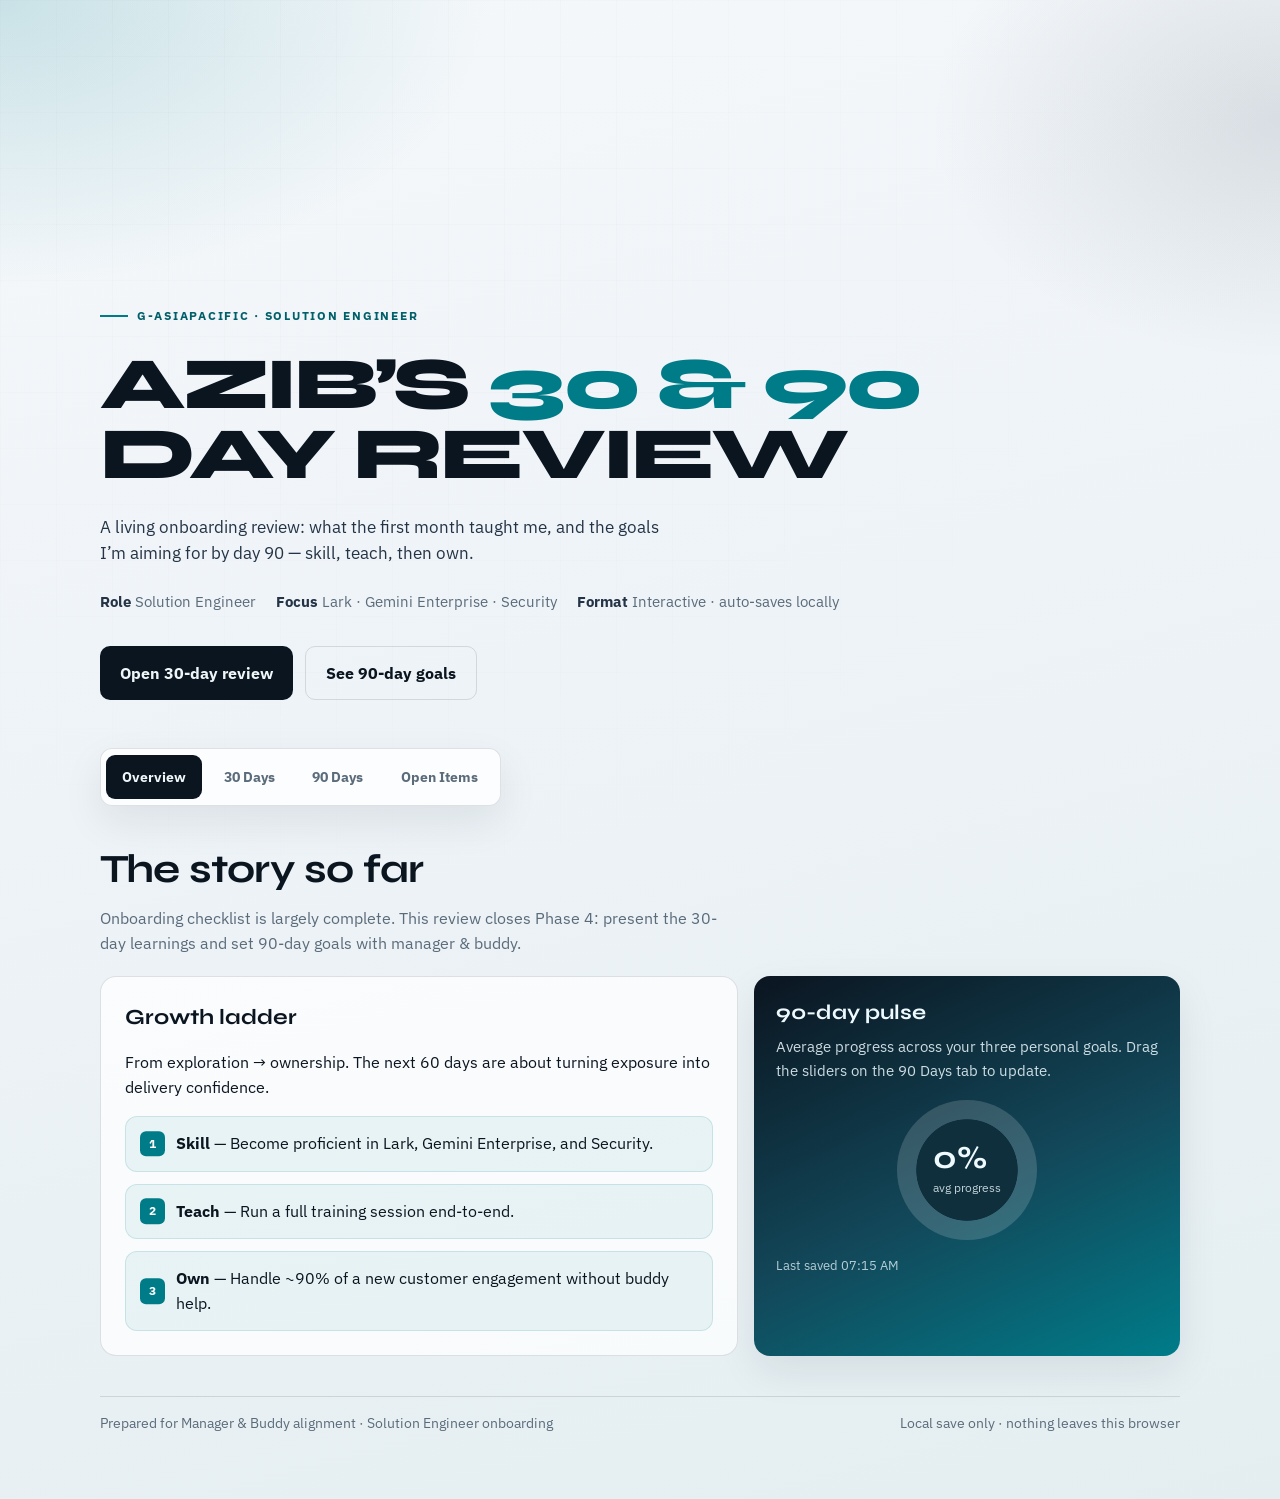
==== index.html @ 47394aed "Add interactive SE 30/90-day review page for Render." ====
<!DOCTYPE html>
<html lang="en">
<head>
  <meta charset="UTF-8" />
  <meta name="viewport" content="width=device-width, initial-scale=1" />
  <title>Azib — 30 &amp; 90 Day Review</title>
  <link rel="preconnect" href="https://fonts.googleapis.com" />
  <link rel="preconnect" href="https://fonts.gstatic.com" crossorigin />
  <link href="https://fonts.googleapis.com/css2?family=IBM+Plex+Sans:wght@400;500;600;700&family=Syne:wght@600;700;800&display=swap" rel="stylesheet" />
  <style>
    :root {
      --ink: #0b1520;
      --ink-soft: #243446;
      --muted: #5a6b7a;
      --line: rgba(11, 21, 32, 0.12);
      --paper: #eef3f7;
      --surface: rgba(255, 255, 255, 0.72);
      --accent: #007c89;
      --accent-deep: #005f69;
      --signal: #e85d04;
      --good: #0f7a4c;
      --shadow: 0 16px 40px rgba(11, 21, 32, 0.08);
      --radius: 16px;
      --font-display: "Syne", sans-serif;
      --font-body: "IBM Plex Sans", sans-serif;
    }

    * { box-sizing: border-box; }
    html { scroll-behavior: smooth; }
    body {
      margin: 0;
      color: var(--ink);
      font-family: var(--font-body);
      background:
        radial-gradient(900px 520px at 0% 0%, rgba(0, 124, 137, 0.18), transparent 55%),
        radial-gradient(700px 480px at 100% 8%, rgba(36, 52, 70, 0.12), transparent 50%),
        linear-gradient(165deg, #f5f8fb 0%, var(--paper) 45%, #e4eef1 100%);
      min-height: 100vh;
      line-height: 1.55;
    }

    body::before {
      content: "";
      position: fixed;
      inset: 0;
      pointer-events: none;
      opacity: 0.4;
      background-image:
        linear-gradient(rgba(11, 21, 32, 0.035) 1px, transparent 1px),
        linear-gradient(90deg, rgba(11, 21, 32, 0.035) 1px, transparent 1px);
      background-size: 56px 56px;
      mask-image: radial-gradient(circle at 30% 20%, black 20%, transparent 75%);
    }

    .wrap {
      width: min(1080px, calc(100% - 2rem));
      margin: 0 auto;
      padding: 1.25rem 0 4rem;
      position: relative;
      z-index: 1;
    }

    /* Hero */
    .hero {
      min-height: min(88vh, 720px);
      display: grid;
      align-content: end;
      gap: 1.5rem;
      padding: 2rem 0 2.5rem;
      animation: rise 0.8s ease both;
    }

    .eyebrow {
      display: inline-flex;
      align-items: center;
      gap: 0.55rem;
      color: var(--accent-deep);
      font-size: 0.78rem;
      font-weight: 700;
      letter-spacing: 0.14em;
      text-transform: uppercase;
    }

    .eyebrow::before {
      content: "";
      width: 28px;
      height: 2px;
      background: var(--accent);
    }

    .hero h1 {
      margin: 0;
      font-family: var(--font-display);
      font-size: clamp(2.6rem, 7vw, 4.6rem);
      line-height: 0.95;
      letter-spacing: -0.045em;
      font-weight: 800;
      max-width: 12ch;
      text-transform: uppercase;
    }

    .hero h1 span {
      color: var(--accent);
    }

    .hero-lead {
      margin: 0;
      max-width: 36rem;
      font-size: 1.08rem;
      color: var(--ink-soft);
    }

    .hero-actions {
      display: flex;
      flex-wrap: wrap;
      gap: 0.75rem;
      margin-top: 0.5rem;
    }

    .btn {
      appearance: none;
      border: none;
      cursor: pointer;
      font: inherit;
      font-weight: 700;
      border-radius: 10px;
      padding: 0.85rem 1.25rem;
      transition: transform 0.2s ease, background 0.2s ease, color 0.2s ease, border-color 0.2s ease;
    }

    .btn:hover { transform: translateY(-1px); }
    .btn:active { transform: translateY(0); }

    .btn-primary {
      background: var(--ink);
      color: #eef6f8;
    }

    .btn-primary:hover { background: var(--accent-deep); }

    .btn-ghost {
      background: transparent;
      color: var(--ink);
      border: 1px solid var(--line);
    }

    .btn-ghost:hover {
      border-color: var(--accent);
      color: var(--accent-deep);
    }

    .meta-row {
      display: flex;
      flex-wrap: wrap;
      gap: 0.75rem 1.25rem;
      color: var(--muted);
      font-size: 0.92rem;
    }

    .meta-row strong { color: var(--ink-soft); font-weight: 700; }

    /* Sticky nav */
    .nav {
      position: sticky;
      top: 0.75rem;
      z-index: 20;
      display: flex;
      gap: 0.35rem;
      padding: 0.35rem;
      border-radius: 12px;
      background: rgba(255, 255, 255, 0.82);
      border: 1px solid var(--line);
      backdrop-filter: blur(14px);
      box-shadow: var(--shadow);
      width: fit-content;
      max-width: 100%;
      overflow-x: auto;
      margin: 0.5rem 0 2rem;
      animation: rise 0.9s ease 0.1s both;
    }

    .nav button {
      appearance: none;
      border: none;
      background: transparent;
      color: var(--muted);
      font: inherit;
      font-weight: 700;
      font-size: 0.9rem;
      padding: 0.7rem 1rem;
      border-radius: 9px;
      cursor: pointer;
      white-space: nowrap;
      transition: background 0.2s ease, color 0.2s ease;
    }

    .nav button[aria-selected="true"] {
      background: var(--ink);
      color: #eef6f8;
    }

    .nav button:hover:not([aria-selected="true"]) {
      color: var(--ink);
      background: rgba(19, 34, 28, 0.05);
    }

    section.panel {
      display: none;
      animation: fadeUp 0.45s ease both;
    }

    section.panel.active { display: block; }

    .section-head {
      margin-bottom: 1.25rem;
    }

    .section-head h2 {
      margin: 0 0 0.4rem;
      font-family: var(--font-display);
      font-size: clamp(1.8rem, 3.5vw, 2.5rem);
      letter-spacing: -0.02em;
    }

    .section-head p {
      margin: 0;
      color: var(--muted);
      max-width: 40rem;
    }

    /* Overview */
    .overview-grid {
      display: grid;
      grid-template-columns: 1.2fr 0.8fr;
      gap: 1rem;
    }

    @media (max-width: 820px) {
      .overview-grid { grid-template-columns: 1fr; }
    }

    .story {
      padding: 1.5rem;
      border-radius: var(--radius);
      background: var(--surface);
      border: 1px solid var(--line);
      backdrop-filter: blur(8px);
    }

    .story h3 {
      margin: 0 0 0.75rem;
      font-family: var(--font-display);
      font-size: 1.35rem;
    }

    .ladder {
      display: grid;
      gap: 0.75rem;
      margin: 1rem 0 0;
      padding: 0;
      list-style: none;
      counter-reset: step;
    }

    .ladder li {
      position: relative;
      padding: 0.9rem 1rem 0.9rem 3.1rem;
      border-radius: 12px;
      background: rgba(0, 124, 137, 0.07);
      border: 1px solid rgba(0, 124, 137, 0.14);
      counter-increment: step;
    }

    .ladder li::before {
      content: counter(step);
      position: absolute;
      left: 0.85rem;
      top: 50%;
      transform: translateY(-50%);
      width: 1.6rem;
      height: 1.6rem;
      border-radius: 6px;
      display: grid;
      place-items: center;
      background: var(--accent);
      color: white;
      font-size: 0.78rem;
      font-weight: 800;
    }

    .progress-box {
      padding: 1.35rem;
      border-radius: var(--radius);
      background: linear-gradient(155deg, #0b1520 0%, #12485a 55%, #007c89 100%);
      color: #eefaff;
      box-shadow: var(--shadow);
    }

    .progress-box h3 {
      margin: 0 0 0.35rem;
      font-family: var(--font-display);
      font-size: 1.3rem;
    }

    .progress-box p {
      margin: 0 0 1.1rem;
      opacity: 0.85;
      font-size: 0.95rem;
    }

    .ring-wrap {
      display: grid;
      place-items: center;
      margin: 0.5rem 0 1rem;
    }

    .ring {
      --p: 0;
      width: 140px;
      height: 140px;
      border-radius: 50%;
      background:
        radial-gradient(closest-side, #0f2f3c 72%, transparent 73% 100%),
        conic-gradient(#7fe0ea calc(var(--p) * 1%), rgba(255,255,255,0.16) 0);
      display: grid;
      place-items: center;
      transition: background 0.4s ease;
    }

    .ring strong {
      font-family: var(--font-display);
      font-size: 2rem;
      line-height: 1;
    }

    .ring span {
      display: block;
      font-size: 0.75rem;
      opacity: 0.8;
      margin-top: 0.25rem;
      text-align: center;
    }

    .save-note {
      font-size: 0.8rem;
      opacity: 0.75;
    }

    /* Accordion / interactive items */
    .stack { display: grid; gap: 0.75rem; }

    details.item {
      border-radius: 16px;
      background: var(--surface);
      border: 1px solid var(--line);
      overflow: hidden;
      transition: border-color 0.2s ease, transform 0.2s ease;
    }

    details.item[open] {
      border-color: rgba(0, 124, 137, 0.4);
    }

    details.item summary {
      list-style: none;
      cursor: pointer;
      padding: 1.1rem 1.2rem;
      display: grid;
      grid-template-columns: auto 1fr auto;
      gap: 0.85rem;
      align-items: center;
      font-weight: 700;
    }

    details.item summary::-webkit-details-marker { display: none; }

    .tag {
      font-size: 0.68rem;
      font-weight: 800;
      letter-spacing: 0.08em;
      text-transform: uppercase;
      color: var(--accent-deep);
      background: rgba(0, 124, 137, 0.12);
      padding: 0.35rem 0.55rem;
      border-radius: 6px;
    }

    .tag.warm {
      color: #9a3d00;
      background: rgba(232, 93, 4, 0.12);
    }

    .chev {
      width: 1.6rem;
      height: 1.6rem;
      border-radius: 50%;
      border: 1px solid var(--line);
      display: grid;
      place-items: center;
      transition: transform 0.25s ease;
      color: var(--muted);
      font-size: 0.85rem;
    }

    details.item[open] .chev { transform: rotate(180deg); }

    .item-body {
      padding: 0 1.2rem 1.2rem 1.2rem;
      color: var(--ink-soft);
      border-top: 1px solid transparent;
    }

    details.item[open] .item-body {
      border-top-color: var(--line);
      padding-top: 1rem;
    }

    .item-body textarea,
    .goal-note {
      width: 100%;
      margin-top: 0.75rem;
      min-height: 88px;
      resize: vertical;
      border-radius: 12px;
      border: 1px solid var(--line);
      background: rgba(255,255,255,0.7);
      padding: 0.8rem 0.9rem;
      font: inherit;
      color: var(--ink);
    }

    .item-body textarea:focus,
    .goal-note:focus,
    .range:focus-visible {
      outline: 2px solid rgba(0, 124, 137, 0.4);
      outline-offset: 2px;
    }

    /* Goals */
    .goal {
      padding: 1.25rem;
      border-radius: var(--radius);
      background: var(--surface);
      border: 1px solid var(--line);
    }

    .goal-top {
      display: flex;
      justify-content: space-between;
      gap: 1rem;
      align-items: flex-start;
      margin-bottom: 0.85rem;
    }

    .goal h3 {
      margin: 0;
      font-family: var(--font-display);
      font-size: 1.35rem;
    }

    .goal .pct {
      font-family: var(--font-display);
      font-size: 1.5rem;
      color: var(--accent-deep);
      min-width: 3.5rem;
      text-align: right;
    }

    .goal p {
      margin: 0 0 1rem;
      color: var(--muted);
    }

    .criteria {
      margin: 0 0 1rem;
      padding-left: 1.1rem;
      color: var(--ink-soft);
    }

    .criteria li { margin: 0.25rem 0; }

    .range {
      width: 100%;
      accent-color: var(--accent);
      cursor: pointer;
    }

    .goal-meta {
      display: flex;
      justify-content: space-between;
      margin-top: 0.35rem;
      font-size: 0.8rem;
      color: var(--muted);
    }

    /* Checklist */
    .check-list {
      display: grid;
      gap: 0.65rem;
    }

    .check {
      display: grid;
      grid-template-columns: auto 1fr;
      gap: 0.85rem;
      align-items: start;
      padding: 1rem 1.1rem;
      border-radius: 14px;
      background: var(--surface);
      border: 1px solid var(--line);
      cursor: pointer;
      transition: border-color 0.2s ease, background 0.2s ease;
    }

    .check:hover { border-color: rgba(0, 124, 137, 0.35); }

    .check input {
      width: 1.15rem;
      height: 1.15rem;
      margin-top: 0.15rem;
      accent-color: var(--accent);
      cursor: pointer;
    }

    .check.done {
      background: rgba(31, 122, 77, 0.08);
      border-color: rgba(31, 122, 77, 0.22);
    }

    .check.done .check-title {
      text-decoration: line-through;
      opacity: 0.7;
    }

    .check-title {
      font-weight: 700;
      margin: 0 0 0.2rem;
    }

    .check-desc {
      margin: 0;
      color: var(--muted);
      font-size: 0.92rem;
    }

    .toolbar {
      display: flex;
      flex-wrap: wrap;
      gap: 0.6rem;
      margin-top: 1.5rem;
    }

    .toast {
      position: fixed;
      bottom: 1.25rem;
      right: 1.25rem;
      background: var(--ink);
      color: #eef6f8;
      padding: 0.75rem 1rem;
      border-radius: 10px;
      font-size: 0.9rem;
      font-weight: 600;
      opacity: 0;
      transform: translateY(8px);
      pointer-events: none;
      transition: opacity 0.25s ease, transform 0.25s ease;
      z-index: 50;
    }

    .toast.show {
      opacity: 1;
      transform: translateY(0);
    }

    footer {
      margin-top: 2.5rem;
      padding-top: 1rem;
      border-top: 1px solid var(--line);
      color: var(--muted);
      font-size: 0.85rem;
      display: flex;
      justify-content: space-between;
      gap: 1rem;
      flex-wrap: wrap;
    }

    @keyframes rise {
      from { opacity: 0; transform: translateY(18px); }
      to { opacity: 1; transform: translateY(0); }
    }

    @keyframes fadeUp {
      from { opacity: 0; transform: translateY(10px); }
      to { opacity: 1; transform: translateY(0); }
    }

    @media print {
      body::before, .nav, .toolbar, .toast, .hero-actions { display: none !important; }
      .hero { min-height: auto; padding-bottom: 1rem; }
      section.panel { display: block !important; page-break-inside: avoid; margin-bottom: 1.5rem; }
      details.item { break-inside: avoid; }
      details.item[open] .item-body, .item-body { display: block !important; }
    }
  </style>
</head>
<body>
  <div class="wrap">
    <header class="hero">
      <div class="eyebrow">G-Asiapacific · Solution Engineer</div>
      <h1>Azib’s <span>30 &amp; 90</span> day review</h1>
      <p class="hero-lead">
        A living onboarding review: what the first month taught me, and the goals I’m aiming for by day 90 — skill, teach, then own.
      </p>
      <div class="meta-row">
        <div><strong>Role</strong> Solution Engineer</div>
        <div><strong>Focus</strong> Lark · Gemini Enterprise · Security</div>
        <div><strong>Format</strong> Interactive · auto-saves locally</div>
      </div>
      <div class="hero-actions">
        <button class="btn btn-primary" type="button" data-jump="thirty">Open 30-day review</button>
        <button class="btn btn-ghost" type="button" data-jump="ninety">See 90-day goals</button>
      </div>
    </header>

    <nav class="nav" role="tablist" aria-label="Review sections">
      <button type="button" role="tab" aria-selected="true" data-tab="overview">Overview</button>
      <button type="button" role="tab" aria-selected="false" data-tab="thirty">30 Days</button>
      <button type="button" role="tab" aria-selected="false" data-tab="ninety">90 Days</button>
      <button type="button" role="tab" aria-selected="false" data-tab="open">Open Items</button>
    </nav>

    <section id="overview" class="panel active" role="tabpanel">
      <div class="section-head">
        <h2>The story so far</h2>
        <p>Onboarding checklist is largely complete. This review closes Phase 4: present the 30-day learnings and set 90-day goals with manager &amp; buddy.</p>
      </div>
      <div class="overview-grid">
        <div class="story">
          <h3>Growth ladder</h3>
          <p>From exploration → ownership. The next 60 days are about turning exposure into delivery confidence.</p>
          <ol class="ladder">
            <li><strong>Skill</strong> — Become proficient in Lark, Gemini Enterprise, and Security.</li>
            <li><strong>Teach</strong> — Run a full training session end-to-end.</li>
            <li><strong>Own</strong> — Handle ~90% of a new customer engagement without buddy help.</li>
          </ol>
        </div>
        <aside class="progress-box">
          <h3>90-day pulse</h3>
          <p>Average progress across your three personal goals. Drag the sliders on the 90 Days tab to update.</p>
          <div class="ring-wrap">
            <div class="ring" id="avgRing" style="--p: 0">
              <div>
                <strong id="avgPct">0%</strong>
                <span>avg progress</span>
              </div>
            </div>
          </div>
          <div class="save-note" id="saveStatus">Progress saves in this browser.</div>
        </aside>
      </div>
    </section>

    <section id="thirty" class="panel" role="tabpanel">
      <div class="section-head">
        <h2>30-day review</h2>
        <p>What I learned, one challenge, one idea — plus thanks to my buddy. Expand each point and add notes before presenting.</p>
      </div>
      <div class="stack">
        <details class="item" open>
          <summary>
            <span class="tag">Learned</span>
            <span>Adapt fast or fall behind</span>
            <span class="chev" aria-hidden="true">▾</span>
          </summary>
          <div class="item-body">
            <p>The pace of SE work is high. Staying curious and adjusting quickly isn’t optional — it’s the job. Month one was about absorbing Lark, Gemini Enterprise, and Security while keeping pace with live customer work.</p>
            <label for="note-adapt"><strong>My example / notes</strong></label>
            <textarea id="note-adapt" data-key="note-adapt" placeholder="Add one concrete moment where you adapted quickly…"></textarea>
          </div>
        </details>

        <details class="item">
          <summary>
            <span class="tag">Learned</span>
            <span>Deep exploration: Lark + GE + Security</span>
            <span class="chev" aria-hidden="true">▾</span>
          </summary>
          <div class="item-body">
            <p><strong>Can do now:</strong> Lark admin fundamentals, demo env setup, Base basics, migration practice, support cases, certification progress, customer call participation.</p>
            <p><strong>Still building:</strong> GWS Security Health Checklist depth, Gemini Enterprise demo confidence, AGWA certification path.</p>
            <label for="note-explore"><strong>Highlight one win</strong></label>
            <textarea id="note-explore" data-key="note-explore" placeholder="e.g. first independent ticket, demo env, certification…"></textarea>
          </div>
        </details>

        <details class="item">
          <summary>
            <span class="tag warm">People</span>
            <span>Grateful for a helpful buddy</span>
            <span class="chev" aria-hidden="true">▾</span>
          </summary>
          <div class="item-body">
            <p>Buddy support accelerated the learning curve — especially on live deployments, ticket handling, and understanding how we work with customers day to day.</p>
            <label for="note-buddy"><strong>What my buddy unlocked for me</strong></label>
            <textarea id="note-buddy" data-key="note-buddy" placeholder="Be specific — shadowing, feedback, a tough ticket walkthrough…"></textarea>
          </div>
        </details>

        <details class="item">
          <summary>
            <span class="tag warm">Challenge</span>
            <span>Communications must level up</span>
            <span class="chev" aria-hidden="true">▾</span>
          </summary>
          <div class="item-body">
            <p>Technical skill alone isn’t enough. Clear updates to manager, crisp customer explanations, and confident call presence are the next muscle to build.</p>
            <label for="note-coms"><strong>My action for next 60 days</strong></label>
            <textarea id="note-coms" data-key="note-coms" placeholder="e.g. weekly written updates, rehearse demos, ask for feedback after calls…"></textarea>
          </div>
        </details>

        <details class="item">
          <summary>
            <span class="tag">Idea</span>
            <span>First innovation seed</span>
            <span class="chev" aria-hidden="true">▾</span>
          </summary>
          <div class="item-body">
            <p>Checklist item still open: submit a Lark innovation idea — use case, Base workflow, or automation proposal.</p>
            <label for="note-idea"><strong>Innovation idea draft</strong></label>
            <textarea id="note-idea" data-key="note-idea" placeholder="Describe the problem, who it helps, and a simple Lark/Base approach…"></textarea>
          </div>
        </details>
      </div>
    </section>

    <section id="ninety" class="panel" role="tabpanel">
      <div class="section-head">
        <h2>90-day personal goals</h2>
        <p>Three measurable targets. Drag each slider as you progress — it updates the overview ring and saves locally.</p>
      </div>
      <div class="stack">
        <article class="goal" data-goal="skill">
          <div class="goal-top">
            <h3>1. Proficient in Lark + GE + Security</h3>
            <div class="pct" data-pct>0%</div>
          </div>
          <p>Move from exploration to reliable delivery confidence across the stack.</p>
          <ul class="criteria">
            <li>Close remaining Security Health Checklist practice</li>
            <li>Deliver a 5-min internal GWS AI / Gemini feature demo</li>
            <li>Stay on track for Associate Google Workspace Administrator prep</li>
            <li>Handle common Lark + Security scenarios with less buddy backup</li>
          </ul>
          <input class="range" type="range" min="0" max="100" step="5" value="0" aria-label="Skill goal progress" />
          <div class="goal-meta"><span>Just started</span><span>Proficient</span></div>
          <textarea class="goal-note" data-key="goal-skill-note" placeholder="Milestones / evidence…"></textarea>
        </article>

        <article class="goal" data-goal="teach">
          <div class="goal-top">
            <h3>2. Conduct training A → Z</h3>
            <div class="pct" data-pct>0%</div>
          </div>
          <p>Own a full training delivery — prep, facilitate, follow-up — not just sit in.</p>
          <ul class="criteria">
            <li>Scope: first delivery as internal enablement or customer workshop</li>
            <li>Prepare agenda, demo env, and handout/runbook</li>
            <li>Facilitate end-to-end and collect feedback</li>
          </ul>
          <input class="range" type="range" min="0" max="100" step="5" value="0" aria-label="Training goal progress" />
          <div class="goal-meta"><span>Observing</span><span>Leading solo</span></div>
          <textarea class="goal-note" data-key="goal-teach-note" placeholder="Which training first? Target date…"></textarea>
        </article>

        <article class="goal" data-goal="own">
          <div class="goal-top">
            <h3>3. Own new customers ~90% without buddy</h3>
            <div class="pct" data-pct>0%</div>
          </div>
          <p>Be the primary technical owner for a new engagement, escalating only when needed.</p>
          <ul class="criteria">
            <li>Lead discovery / setup / support for the majority of the engagement</li>
            <li>Buddy as backup for edge cases &amp; commercial/escalation paths</li>
            <li>Document what “90%” looks like with manager alignment</li>
          </ul>
          <input class="range" type="range" min="0" max="100" step="5" value="0" aria-label="Ownership goal progress" />
          <div class="goal-meta"><span>Buddy-led</span><span>~90% independent</span></div>
          <textarea class="goal-note" data-key="goal-own-note" placeholder="Customer / engagement notes…"></textarea>
        </article>
      </div>
    </section>

    <section id="open" class="panel" role="tabpanel">
      <div class="section-head">
        <h2>Still open from checklist</h2>
        <p>Tick these off as you close them. They feed into a strong 30-day presentation and a clean path into day 90.</p>
      </div>
      <div class="check-list">
        <label class="check">
          <input type="checkbox" data-key="chk-security" />
          <div>
            <p class="check-title">Google Admin Security Health Checklist</p>
            <p class="check-desc">Complete for a sample customer environment.</p>
          </div>
        </label>
        <label class="check">
          <input type="checkbox" data-key="chk-agwa" />
          <div>
            <p class="check-title">Enrol in Associate Google Workspace Administrator course</p>
            <p class="check-desc">Confirm exam prep plan with manager.</p>
          </div>
        </label>
        <label class="check">
          <input type="checkbox" data-key="chk-demo" />
          <div>
            <p class="check-title">5-minute internal GWS AI feature demo</p>
            <p class="check-desc">Prepare and present one Gemini / Workspace AI feature to the team.</p>
          </div>
        </label>
        <label class="check">
          <input type="checkbox" data-key="chk-innovation" />
          <div>
            <p class="check-title">Submit first Lark innovation idea</p>
            <p class="check-desc">Use case, Base workflow, or automation proposal.</p>
          </div>
        </label>
        <label class="check">
          <input type="checkbox" data-key="chk-30review" />
          <div>
            <p class="check-title">Present 30-day review to Manager &amp; Buddy</p>
            <p class="check-desc">Learned · challenge · idea.</p>
          </div>
        </label>
        <label class="check">
          <input type="checkbox" data-key="chk-90goals" />
          <div>
            <p class="check-title">Align 90-day personal goals with Manager &amp; Buddy</p>
            <p class="check-desc">Get explicit buy-in on success criteria.</p>
          </div>
        </label>
      </div>

      <div class="toolbar">
        <button class="btn btn-primary" type="button" id="btnPrint">Print / Save as PDF</button>
        <button class="btn btn-ghost" type="button" id="btnReset">Reset saved progress</button>
      </div>
    </section>

    <footer>
      <div>Prepared for Manager &amp; Buddy alignment · Solution Engineer onboarding</div>
      <div>Local save only · nothing leaves this browser</div>
    </footer>
  </div>

  <div class="toast" id="toast" role="status" aria-live="polite">Saved</div>

  <script>
    const STORAGE_KEY = "azib-se-review-v1";
    const toast = document.getElementById("toast");
    let toastTimer;

    function load() {
      try {
        return JSON.parse(localStorage.getItem(STORAGE_KEY) || "{}");
      } catch {
        return {};
      }
    }

    function save(partial) {
      const next = { ...load(), ...partial };
      localStorage.setItem(STORAGE_KEY, JSON.stringify(next));
      toast.classList.add("show");
      clearTimeout(toastTimer);
      toastTimer = setTimeout(() => toast.classList.remove("show"), 1100);
      document.getElementById("saveStatus").textContent =
        "Last saved " + new Date().toLocaleTimeString([], { hour: "2-digit", minute: "2-digit" });
      return next;
    }

    function setTab(id) {
      document.querySelectorAll(".nav button").forEach((btn) => {
        btn.setAttribute("aria-selected", String(btn.dataset.tab === id));
      });
      document.querySelectorAll("section.panel").forEach((panel) => {
        panel.classList.toggle("active", panel.id === id);
      });
      history.replaceState(null, "", "#" + id);
    }

    document.querySelectorAll(".nav button").forEach((btn) => {
      btn.addEventListener("click", () => setTab(btn.dataset.tab));
    });

    document.querySelectorAll("[data-jump]").forEach((btn) => {
      btn.addEventListener("click", () => {
        setTab(btn.dataset.jump);
        window.scrollTo({ top: document.querySelector(".nav").offsetTop - 12, behavior: "smooth" });
      });
    });

    function updateAvg() {
      const goals = [...document.querySelectorAll(".goal .range")];
      const avg = goals.length
        ? Math.round(goals.reduce((sum, el) => sum + Number(el.value), 0) / goals.length)
        : 0;
      document.getElementById("avgRing").style.setProperty("--p", avg);
      document.getElementById("avgPct").textContent = avg + "%";
    }

    function bindGoal(goalEl) {
      const range = goalEl.querySelector(".range");
      const pct = goalEl.querySelector("[data-pct]");
      const key = "goal-" + goalEl.dataset.goal;

      const apply = (value) => {
        range.value = value;
        pct.textContent = value + "%";
      };

      range.addEventListener("input", () => {
        apply(range.value);
        save({ [key]: Number(range.value) });
        updateAvg();
      });

      return { key, apply };
    }

    const goalBindings = [...document.querySelectorAll(".goal")].map(bindGoal);

    document.querySelectorAll("textarea[data-key]").forEach((el) => {
      el.addEventListener("input", () => save({ [el.dataset.key]: el.value }));
    });

    document.querySelectorAll("input[type=checkbox][data-key]").forEach((el) => {
      const label = el.closest(".check");
      const sync = () => label.classList.toggle("done", el.checked);
      el.addEventListener("change", () => {
        sync();
        save({ [el.dataset.key]: el.checked });
      });
      el._sync = sync;
    });

    function hydrate() {
      const data = load();
      document.querySelectorAll("textarea[data-key]").forEach((el) => {
        if (data[el.dataset.key] != null) el.value = data[el.dataset.key];
      });
      document.querySelectorAll("input[type=checkbox][data-key]").forEach((el) => {
        el.checked = Boolean(data[el.dataset.key]);
        el._sync();
      });
      goalBindings.forEach(({ key, apply }) => {
        apply(data[key] ?? 0);
      });
      updateAvg();
      if (data._touched) {
        document.getElementById("saveStatus").textContent = "Restored from this browser.";
      }
      save({ _touched: true });
    }

    document.getElementById("btnPrint").addEventListener("click", () => {
      document.querySelectorAll("section.panel").forEach((p) => p.classList.add("active"));
      window.print();
      const current = (location.hash || "#overview").slice(1);
      setTab(current || "overview");
    });

    document.getElementById("btnReset").addEventListener("click", () => {
      if (!confirm("Clear all saved notes and progress on this device?")) return;
      localStorage.removeItem(STORAGE_KEY);
      location.hash = "overview";
      location.reload();
    });

    const initial = (location.hash || "#overview").slice(1);
    if (["overview", "thirty", "ninety", "open"].includes(initial)) setTab(initial);
    hydrate();
  </script>
</body>
</html>
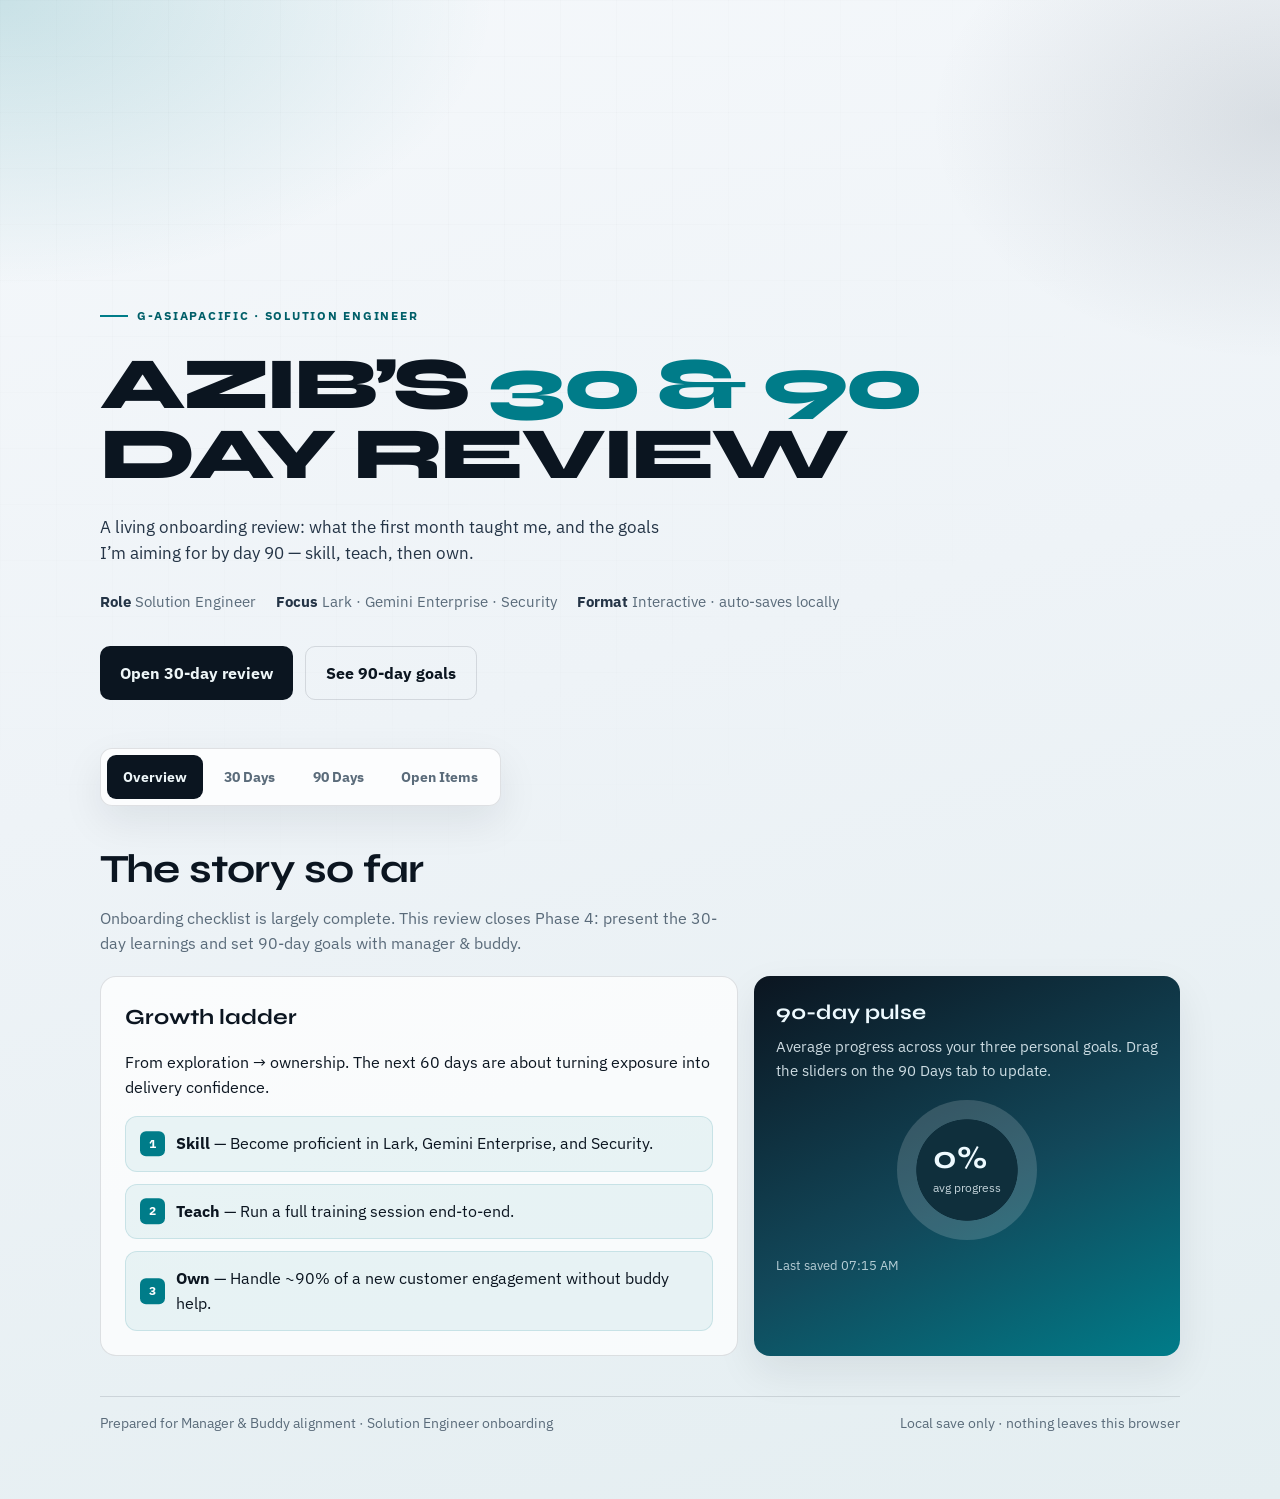
==== commit 0bb6ef77: "Remove AGWA certification from the SE review page. Co-authored-by: Cursor <cursoragent@cursor.com>" ====
--- a/index.html
+++ b/index.html
@@ -687,7 +687,7 @@
           </summary>
           <div class="item-body">
             <p><strong>Can do now:</strong> Lark admin fundamentals, demo env setup, Base basics, migration practice, support cases, certification progress, customer call participation.</p>
-            <p><strong>Still building:</strong> GWS Security Health Checklist depth, Gemini Enterprise demo confidence, AGWA certification path.</p>
+            <p><strong>Still building:</strong> GWS Security Health Checklist depth, Gemini Enterprise demo confidence.</p>
             <label for="note-explore"><strong>Highlight one win</strong></label>
             <textarea id="note-explore" data-key="note-explore" placeholder="e.g. first independent ticket, demo env, certification…"></textarea>
           </div>
@@ -749,7 +749,6 @@
           <ul class="criteria">
             <li>Close remaining Security Health Checklist practice</li>
             <li>Deliver a 5-min internal GWS AI / Gemini feature demo</li>
-            <li>Stay on track for Associate Google Workspace Administrator prep</li>
             <li>Handle common Lark + Security scenarios with less buddy backup</li>
           </ul>
           <input class="range" type="range" min="0" max="100" step="5" value="0" aria-label="Skill goal progress" />
@@ -802,13 +801,6 @@
           <div>
             <p class="check-title">Google Admin Security Health Checklist</p>
             <p class="check-desc">Complete for a sample customer environment.</p>
-          </div>
-        </label>
-        <label class="check">
-          <input type="checkbox" data-key="chk-agwa" />
-          <div>
-            <p class="check-title">Enrol in Associate Google Workspace Administrator course</p>
-            <p class="check-desc">Confirm exam prep plan with manager.</p>
           </div>
         </label>
         <label class="check">
